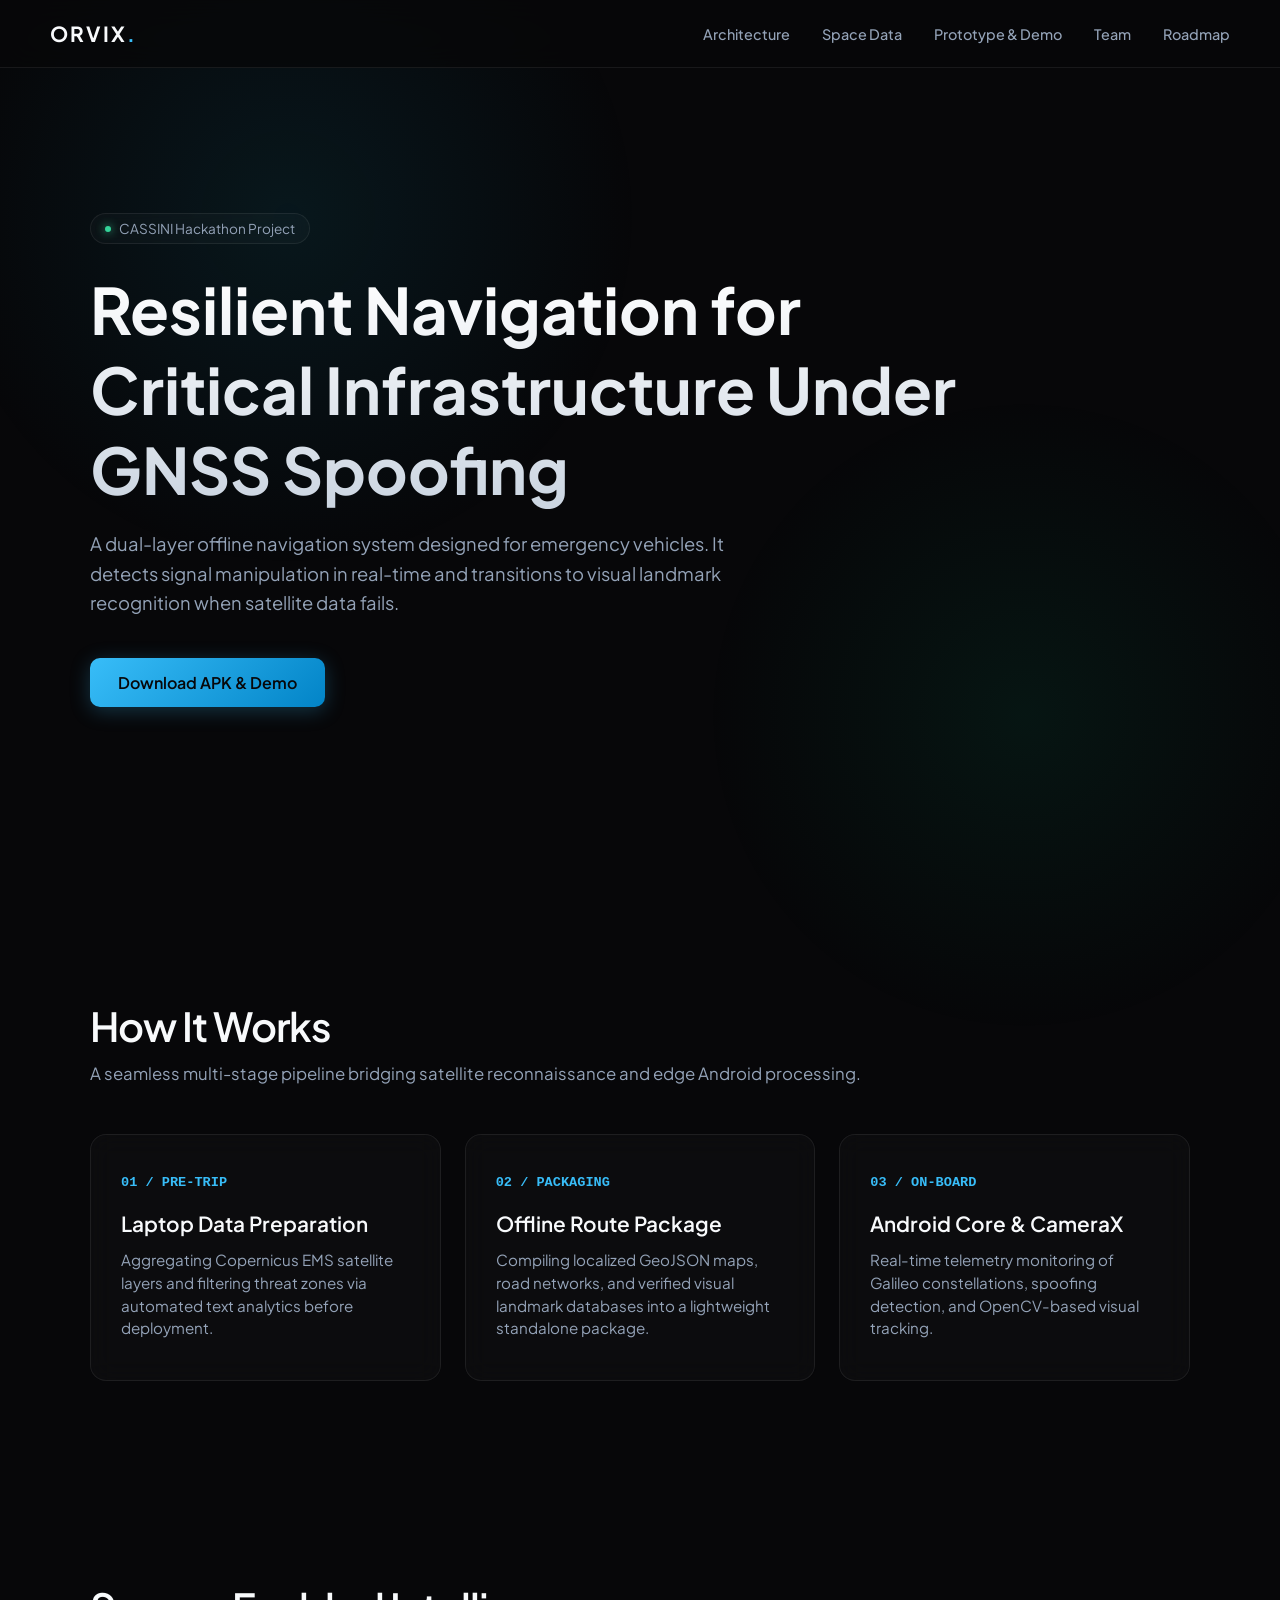
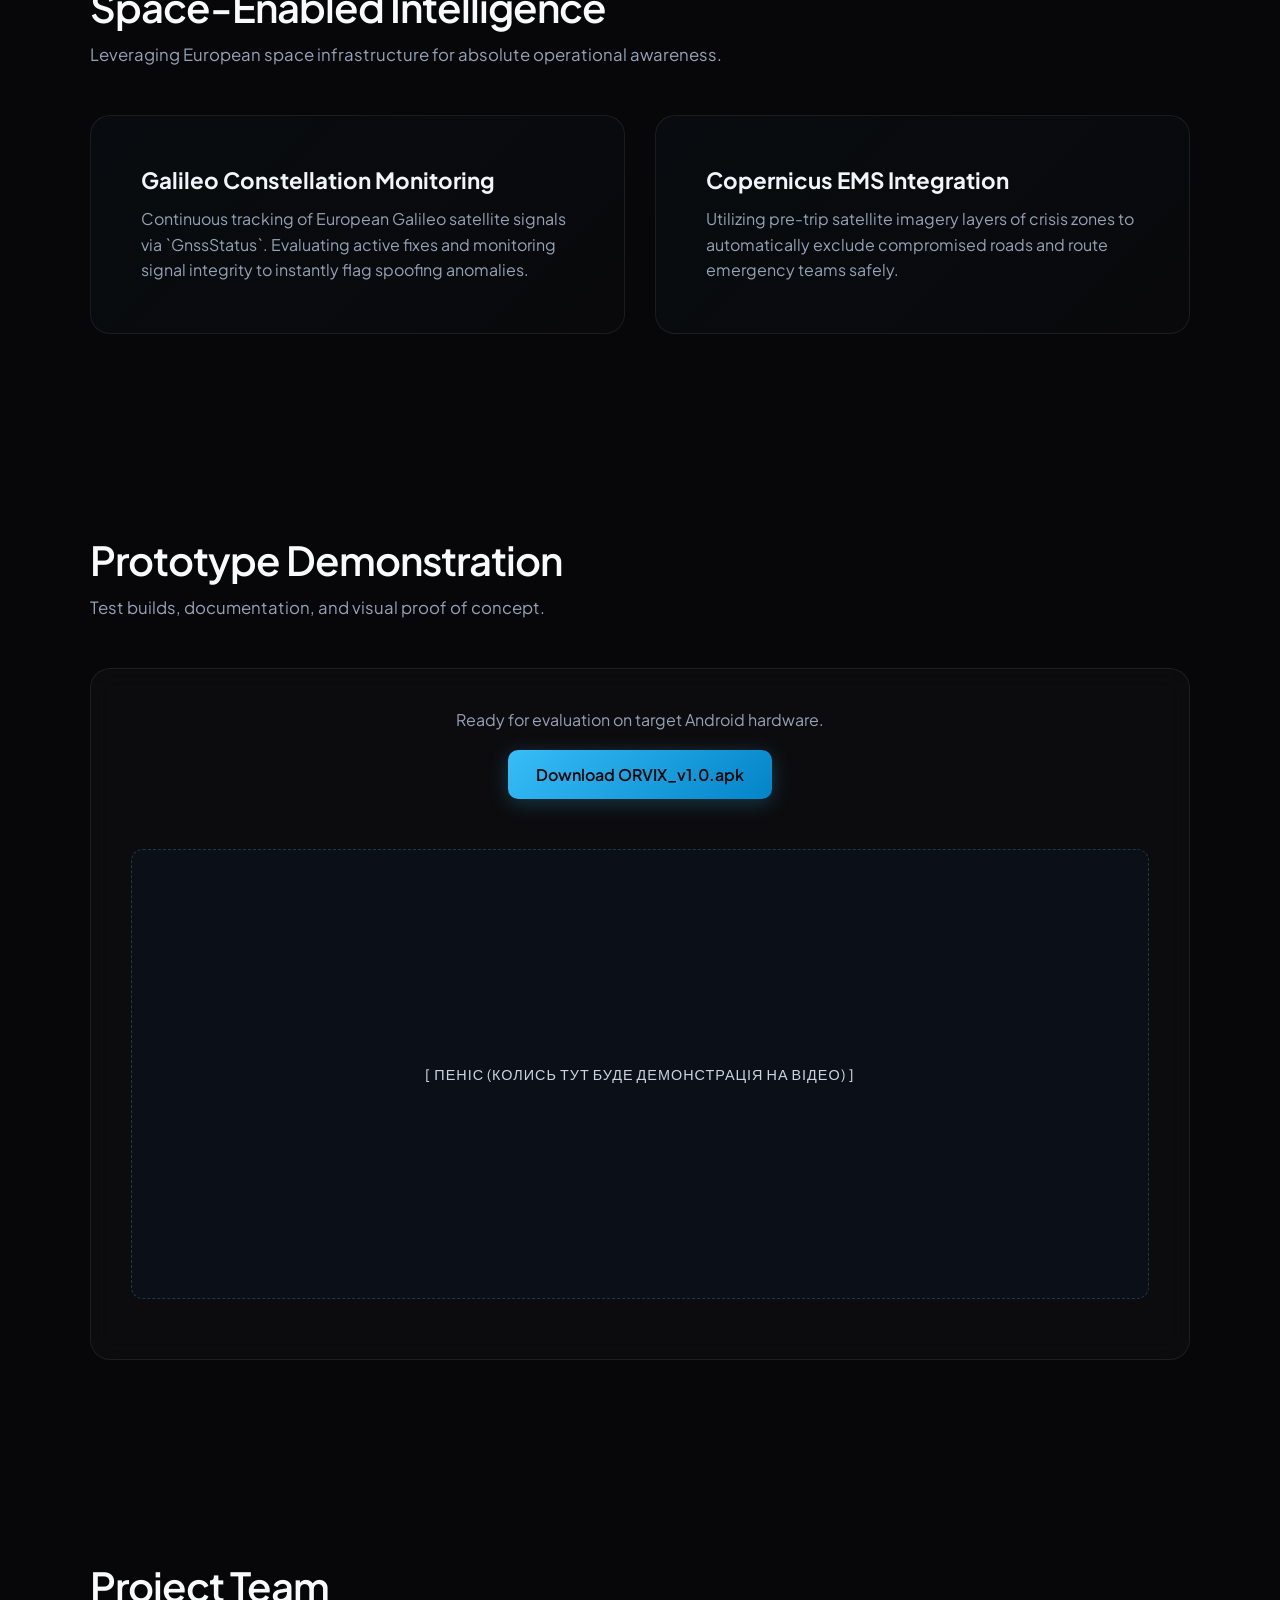
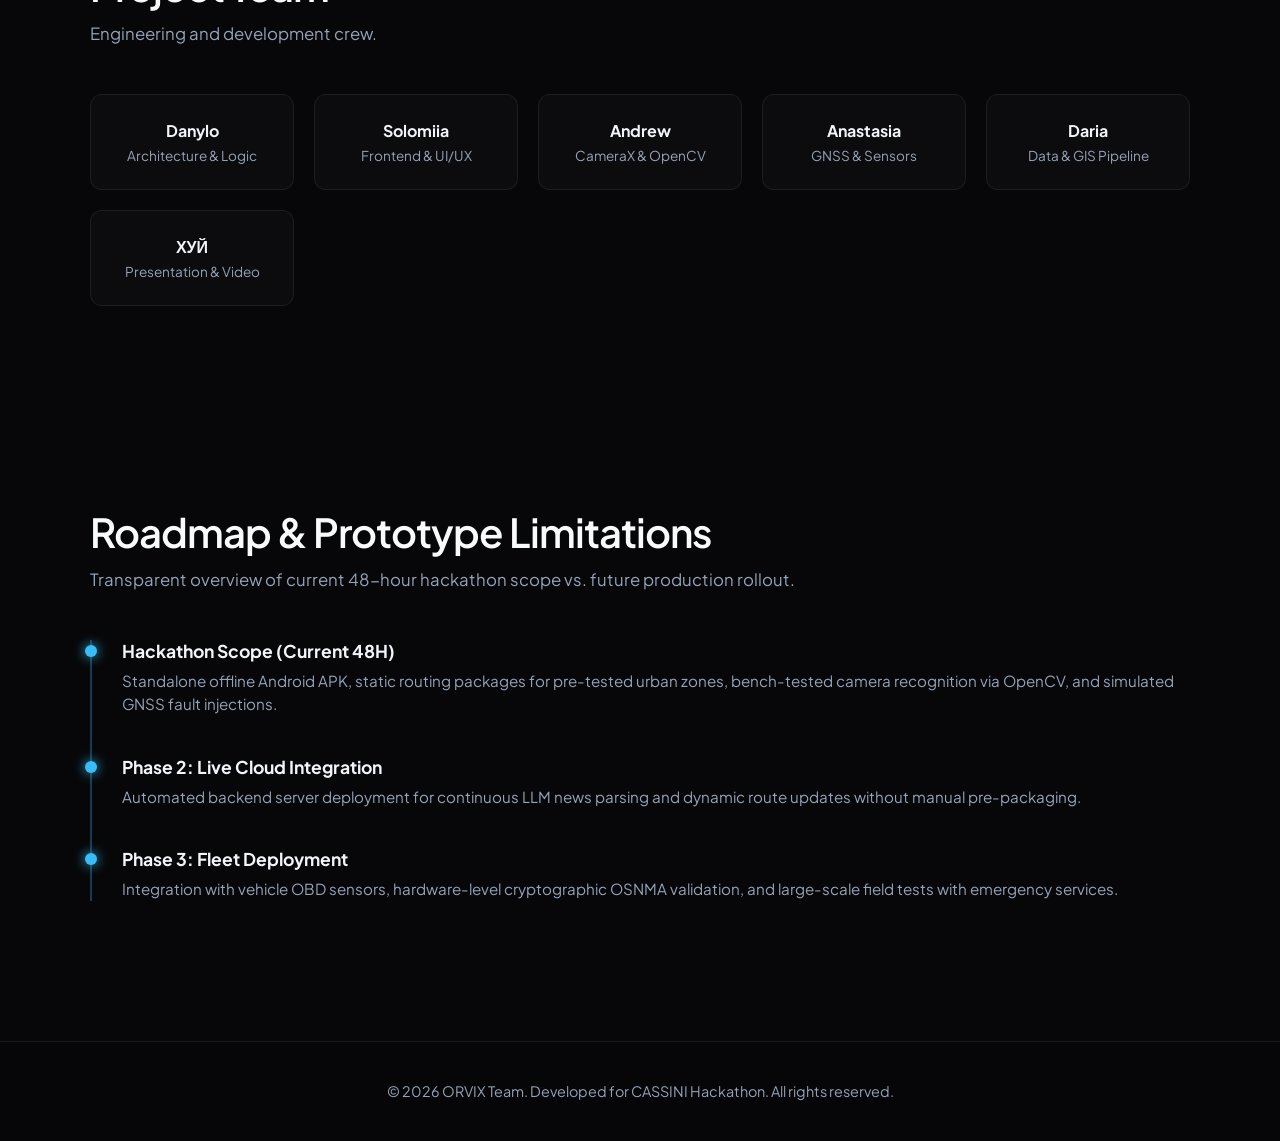
==== index.html @ 3ea1056d "Rename site.html to index.html" ====
<!DOCTYPE html>
<html lang="en">
<head>
    <meta charset="UTF-8">
    <meta name="viewport" content="width=device-width, initial-scale=1.0">
    <title>ORVIX — Secure Critical Infrastructure Navigation</title>
    <link href="https://fonts.googleapis.com/css2?family=Plus+Jakarta+Sans:wght@300;400;500;600;700&display=swap" rel="stylesheet">
    <link rel="stylesheet" href="style.css">
   <link rel="icon" type="image/png" href="images/logo11.png"> 
</head>
<body>

    <div class="bg-glow"></div>
    <div class="bg-glow-2"></div>


    <nav>
        <div class="logo">ORVIX<span>.</span></div>
        <ul class="nav-links">
            <li><a href="#itworks">Architecture</a></li>
            <li><a href="#space-data">Space Data</a></li>
            <li><a href="#demo">Prototype & Demo</a></li>
            <li><a href="#team">Team</a></li>
            <li><a href="#roadmap">Roadmap</a></li>
        </ul>
    </nav>

   
    <section class="hero">
        <div class="hero-badge">
            <span></span> CASSINI Hackathon Project
        </div>
        <h1>Resilient Navigation for Critical Infrastructure Under GNSS Spoofing</h1>
        <p>A dual-layer offline navigation system designed for emergency vehicles. 
            It detects signal manipulation in real-time and transitions to visual
             landmark recognition when satellite data fails.</p>
        <a href="#demo" class="btn-primary">Download APK & Demo</a>
    </section>

   
    <section id="itworks">
        <h2>How It Works</h2>
        <p class="section-desc">A seamless multi-stage pipeline
             bridging satellite reconnaissance and edge Android 
             processing.</p>
        
        <div class="grid-3">
            <div class="card">
                <div class="card-number">01 / PRE-TRIP</div>
                <h3>Laptop Data Preparation</h3>
                <p>Aggregating Copernicus EMS satellite layers and filtering threat zones via automated text analytics before deployment.</p>
            </div>
            <div class="card">
                <div class="card-number">02 / PACKAGING</div>
                <h3>Offline Route Package</h3>
                <p>Compiling localized GeoJSON maps, road networks, and verified visual landmark databases into a lightweight standalone package.</p>
            </div>
            <div class="card">
                <div class="card-number">03 / ON-BOARD</div>
                <h3>Android Core & CameraX</h3>
                <p>Real-time telemetry monitoring of Galileo constellations, spoofing detection, and OpenCV-based visual tracking.</p>
            </div>
        </div>
    </section>

    <section id="space-data">
        <h2>Space-Enabled Intelligence</h2>
        <p class="section-desc">Leveraging European space infrastructure for absolute operational awareness.</p>
        
        <div class="space-grid">
            <div class="space-card">
                <h3>Galileo Constellation Monitoring</h3>
                <p>Continuous tracking of European Galileo satellite signals via `GnssStatus`. Evaluating active fixes and monitoring signal integrity to instantly flag spoofing anomalies.</p>
            </div>
            <div class="space-card">
                <h3>Copernicus EMS Integration</h3>
                <p>Utilizing pre-trip satellite imagery layers of crisis zones to automatically exclude compromised roads and route emergency teams safely.</p>
            </div>
        </div>
    </section>

 
    <section id="demo">
        <h2>Prototype Demonstration</h2>
        <p class="section-desc">Test builds, documentation, and visual proof of concept.</p>
        
        <div class="demo-box">
            <p style="color: var(--text-muted); margin-bottom: 20px;">Ready for evaluation on target Android hardware.</p>
            <a href="#" class="btn-primary" style="margin-bottom: 20px;">Download ORVIX_v1.0.apk</a>
            
            <div class="media-placeholder">
                <span>[ пеніс (колись тут буде демонстрація на відео) ]</span>
            </div>
        </div>
    </section>

 
    <section id="team">
        <h2>Project Team</h2>
        <p class="section-desc">Engineering and development crew.</p>
        
        <div class="team-grid">
            <div class="team-member">
                <h4>Danylo</h4>
                <p>Architecture & Logic</p>
            </div>
            <div class="team-member">
                <h4>Solomiia</h4>
                <p>Frontend & UI/UX</p>
            </div>
            <div class="team-member">
                <h4>Andrew</h4>
                <p>CameraX & OpenCV</p>
            </div>
            <div class="team-member">
                <h4>Anastasia</h4>
                <p>GNSS & Sensors</p>
            </div>
            <div class="team-member">
                <h4>Daria</h4>
                <p>Data & GIS Pipeline</p>
            </div>
            <div class="team-member">
                <h4>ХУЙ</h4>
                <p>Presentation & Video</p>
            </div>
        </div>
    </section>


    <section id="roadmap">
        <h2>Roadmap & Prototype Limitations</h2>
        <p class="section-desc">Transparent overview of current 48-hour
             hackathon scope vs. future production rollout.</p>
        
        <div class="roadmap-container">
            <div class="roadmap-item">
                <h4>Hackathon Scope (Current 48H)</h4>
                <p>Standalone offline Android APK, static routing packages for pre-tested urban zones, bench-tested camera recognition via OpenCV, and simulated GNSS fault injections.</p>
            </div>
            <div class="roadmap-item">
                <h4>Phase 2: Live Cloud Integration</h4>
                <p>Automated backend server deployment for continuous LLM news parsing and dynamic route updates without manual pre-packaging.</p>
            </div>
            <div class="roadmap-item">
                <h4>Phase 3: Fleet Deployment</h4>
                <p>Integration with vehicle OBD sensors, hardware-level cryptographic OSNMA validation, and large-scale field tests with emergency services.</p>
            </div>
        </div>
    </section>


    <footer>
        <p>&copy; 2026 ORVIX Team. Developed for CASSINI Hackathon. All rights reserved.</p>
    </footer>

</body>
</html>
---- style.css ----
:root {
    --bg-color: #070709;
    --card-bg: rgba(255, 255, 255, 0.025);
    --card-border: rgba(255, 255, 255, 0.07);
    --card-border-hover: rgba(56, 189, 248, 0.3);
    --text-main: #f8fafc;
    --text-muted: #94a3b8;
    --accent-blue: #38bdf8;
    --accent-glow: rgba(56, 189, 248, 0.18);
    --accent-green: #34d399;
}

* {
    margin: 0;
    padding: 0;
    box-sizing: border-box;
}

body {
    font-family: 'Plus Jakarta Sans', sans-serif;
    background-color: var(--bg-color);
    color: var(--text-main);
    overflow-x: hidden;
    position: relative;
    scroll-behavior: smooth;
}


.bg-glow {
    position: fixed;
    top: -15%;
    left: -5%;
    width: 55vw;
    height: 55vw;
    background: radial-gradient(circle, rgba(14, 116, 144, 0.15) 0%, rgba(7, 7, 9, 0) 70%);
    z-index: -1;
    animation: penis 14s ease-in-out infinite alternate;
}

.bg-glow-2 {
    position: fixed;
    bottom: -15%;
    right: -5%;
    width: 50vw;
    height: 50vw;
    background: radial-gradient(circle, rgba(5, 150, 105, 0.1) 0%, rgba(7, 7, 9, 0) 70%);
    z-index: -1;
    animation: penis 18s ease-in-out infinite alternate-reverse;
}

@keyframes penis {
    0% { transform: translate(0, 0) scale(1); }
    100% { transform: translate(40px, 30px) scale(1.1); }
}


nav {
    position: fixed;
    top: 0;
    left: 0;
    width: 100%;
    padding: 20px 50px;
    display: flex;
    justify-content: space-between;
    align-items: center;
    backdrop-filter: blur(14px);
    background: rgba(7, 7, 9, 0.75);
    border-bottom: 1px solid var(--card-border);
    z-index: 1000;
}

.logo {
    font-weight: 700;
    font-size: 1.3rem;
    letter-spacing: 2px;
    color: var(--text-main);
    cursor: pointer;
}

.logo span {
    color: var(--accent-blue);
}

.nav-links {
    display: flex;
    gap: 32px;
    list-style: none;
}

.nav-links a {
    color: var(--text-muted);
    text-decoration: none;
    font-size: 0.9rem;
    font-weight: 500;
    position: relative;
    transition: color 0.3s ease;
}

.nav-links a::after {
    content: '';
    position: absolute;
    left: 0;
    bottom: -4px;
    width: 0;
    height: 2px;
    background: var(--accent-blue);
    transition: width 0.3s ease;
    border-radius: 2px;
}

.nav-links a:hover {
    color: var(--accent-blue);
    text-shadow: 0 0 12px rgba(56, 189, 248, 0.4);
}

.nav-links a:hover::after {
    width: 100%;
}

/*пачвапсрмоирлдолромпрсрппмролрдорпаапгг*/
section {
    padding: 100px 50px;
    max-width: 1200px;
    margin: 0 auto;
}

h2 {
    font-size: 2.5rem;
    font-weight: 600;
    margin-bottom: 12px;
    letter-spacing: -1px;
}

.section-desc {
    color: var(--text-muted);
    font-size: 1.05rem;
    margin-bottom: 50px;
}
/*пачвапсрмоирлдолромпрсрппмролрдорпаапгг*/

.hero {
    min-height: 100vh;
    display: flex;
    flex-direction: column;
    justify-content: center;
    align-items: flex-start;
    padding-top: 120px;
}

.hero-badge {
    display: inline-flex;
    align-items: center;
    gap: 8px;
    padding: 6px 14px;
    background: var(--card-bg);
    border: 1px solid var(--card-border);
    border-radius: 50px;
    font-size: 0.85rem;
    color: var(--text-muted);
    margin-bottom: 25px;
    backdrop-filter: blur(8px);
}

.hero-badge span {
    width: 6px;
    height: 6px;
    background: var(--accent-green);
    border-radius: 50%;
    box-shadow: 0 0 10px var(--accent-green);
}

.hero h1 {
    font-size: clamp(2.5rem, 5vw, 4.5rem);
    line-height: 1.25 ;
    font-weight: 700;
    max-width: 900px;
    margin-bottom: 20px;
    background: linear-gradient(180deg, #ffffff 0%, #cbd5e1 100%);
    background-clip: text;
    -webkit-background-clip: text;
    -webkit-text-fill-color: transparent;
}

.hero p {
    font-size: 1.15rem;
    color: var(--text-muted);
    max-width: 650px;
    margin-bottom: 40px;
    line-height: 1.6;
}

.btn-primary {
    display: inline-flex;
    align-items: center;
    gap: 10px;
    padding: 14px 28px;
    background: linear-gradient(135deg, #38bdf8 0%, #0284c7 100%);
    color: #070709;
    border-radius: 10px;
    font-weight: 600;
    text-decoration: none;
    transition: all 0.3s ease;
    box-shadow: 0 4px 20px rgba(56, 189, 248, 0.25);
}

.btn-primary:hover {
    transform: translateY(-2px);
    box-shadow: 0 8px 30px rgba(56, 189, 248, 0.4);
    filter: brightness(1.1);
}


.grid-3 {
    display: grid;
    grid-template-columns: repeat(auto-fit, minmax(320px, 1fr));
    gap: 24px;
}

.card {
    background: var(--card-bg);
    border: 1px solid var(--card-border);
    border-radius: 16px;
    padding: 40px 30px;
    backdrop-filter: blur(12px);
    transition: transform 0.3s ease, border-color 0.3s ease, box-shadow 0.3s ease;
}

.card:hover {
    transform: translateY(-5px);
    border-color: var(--card-border-hover);
    box-shadow: 0 10px 30px var(--accent-glow);
}

.card-number {
    font-size: 0.85rem;
    color: var(--accent-blue);
    margin-bottom: 20px;
    font-family: monospace;
    font-weight: 600;
}

.card h3 {
    font-size: 1.3rem;
    margin-bottom: 12px;
    font-weight: 600;
}

.card p {
    color: var(--text-muted);
    font-size: 0.95rem;
    line-height: 1.5;
}


.space-grid {
    display: grid;
    grid-template-columns: 1fr 1fr;
    gap: 30px;
}

@media(max-width: 768px) {
    .space-grid { grid-template-columns: 1fr; }
}

.space-card {
    background: linear-gradient(135deg, rgba(56, 189, 248, 0.03) 0%, rgba(255,255,255,0.01) 100%);
    border: 1px solid var(--card-border);
    border-radius: 20px;
    padding: 50px;
    position: relative;
    overflow: hidden;
    transition: border-color 0.3s ease;
}

.space-card:hover {
    border-color: var(--card-border-hover);
}

.space-card h3 {
    font-size: 1.4rem;
    margin-bottom: 12px;
    color: #f1f5f9;
}

.space-card p {
    color: var(--text-muted);
    line-height: 1.6;
}

.demo-box {
    background: var(--card-bg);
    border: 1px solid var(--card-border);
    border-radius: 20px;
    padding: 40px;
    text-align: center;
    backdrop-filter: blur(12px);
}

.media-placeholder {
    width: 100%;
    height: 450px;
    background: #0b0f17;
    border: 1px dashed rgba(56, 189, 248, 0.25);
    border-radius: 12px;
    display: flex;
    flex-direction: column;
    justify-content: center;
    align-items: center;
    color: var(--text-muted);
    margin: 30px 0 20px 0;
    position: relative;
    overflow: hidden;
}

.media-placeholder span {
    font-size: 0.9rem;
    letter-spacing: 1px;
    text-transform: uppercase;
    color: #cbd5e1;
}


.team-grid {
    display: grid;
    grid-template-columns: repeat(auto-fit, minmax(180px, 1fr));
    gap: 20px;
}

.team-member {
    background: var(--card-bg);
    border: 1px solid var(--card-border);
    border-radius: 12px;
    padding: 25px 20px;
    text-align: center;
    transition: all 0.3s ease;
}

.team-member:hover {
    transform: translateY(-3px);
    border-color: var(--card-border-hover);
    background: rgba(56, 189, 248, 0.03);
}

.team-member h4 {
    font-size: 1rem;
    margin-bottom: 6px;
    color: #f1f5f9;
}

.team-member p {
    font-size: 0.85rem;
    color: var(--text-muted);
}


.roadmap-container {
    border-left: 2px solid rgba(56, 189, 248, 0.3);
    padding-left: 30px;
    margin-top: 30px;
}

.roadmap-item {
    position: relative;
    margin-bottom: 40px;
}

.roadmap-item::before {
    content: '';
    position: absolute;
    left: -37px;
    top: 5px;
    width: 12px;
    height: 12px;
    background: var(--accent-blue);
    border-radius: 50%;
    box-shadow: 0 0 12px var(--accent-blue);
}

.roadmap-item h4 {
    font-size: 1.1rem;
    margin-bottom: 8px;
    color: #f1f5f9;
}

.roadmap-item p {
    color: var(--text-muted);
    font-size: 0.95rem;
    line-height: 1.5;
}

footer {
    border-top: 1px solid var(--card-border);
    padding: 40px 50px;
    text-align: center;
    color: var(--text-muted);
    font-size: 0.9rem;
    background: rgba(7, 7, 9, 0.8);
}
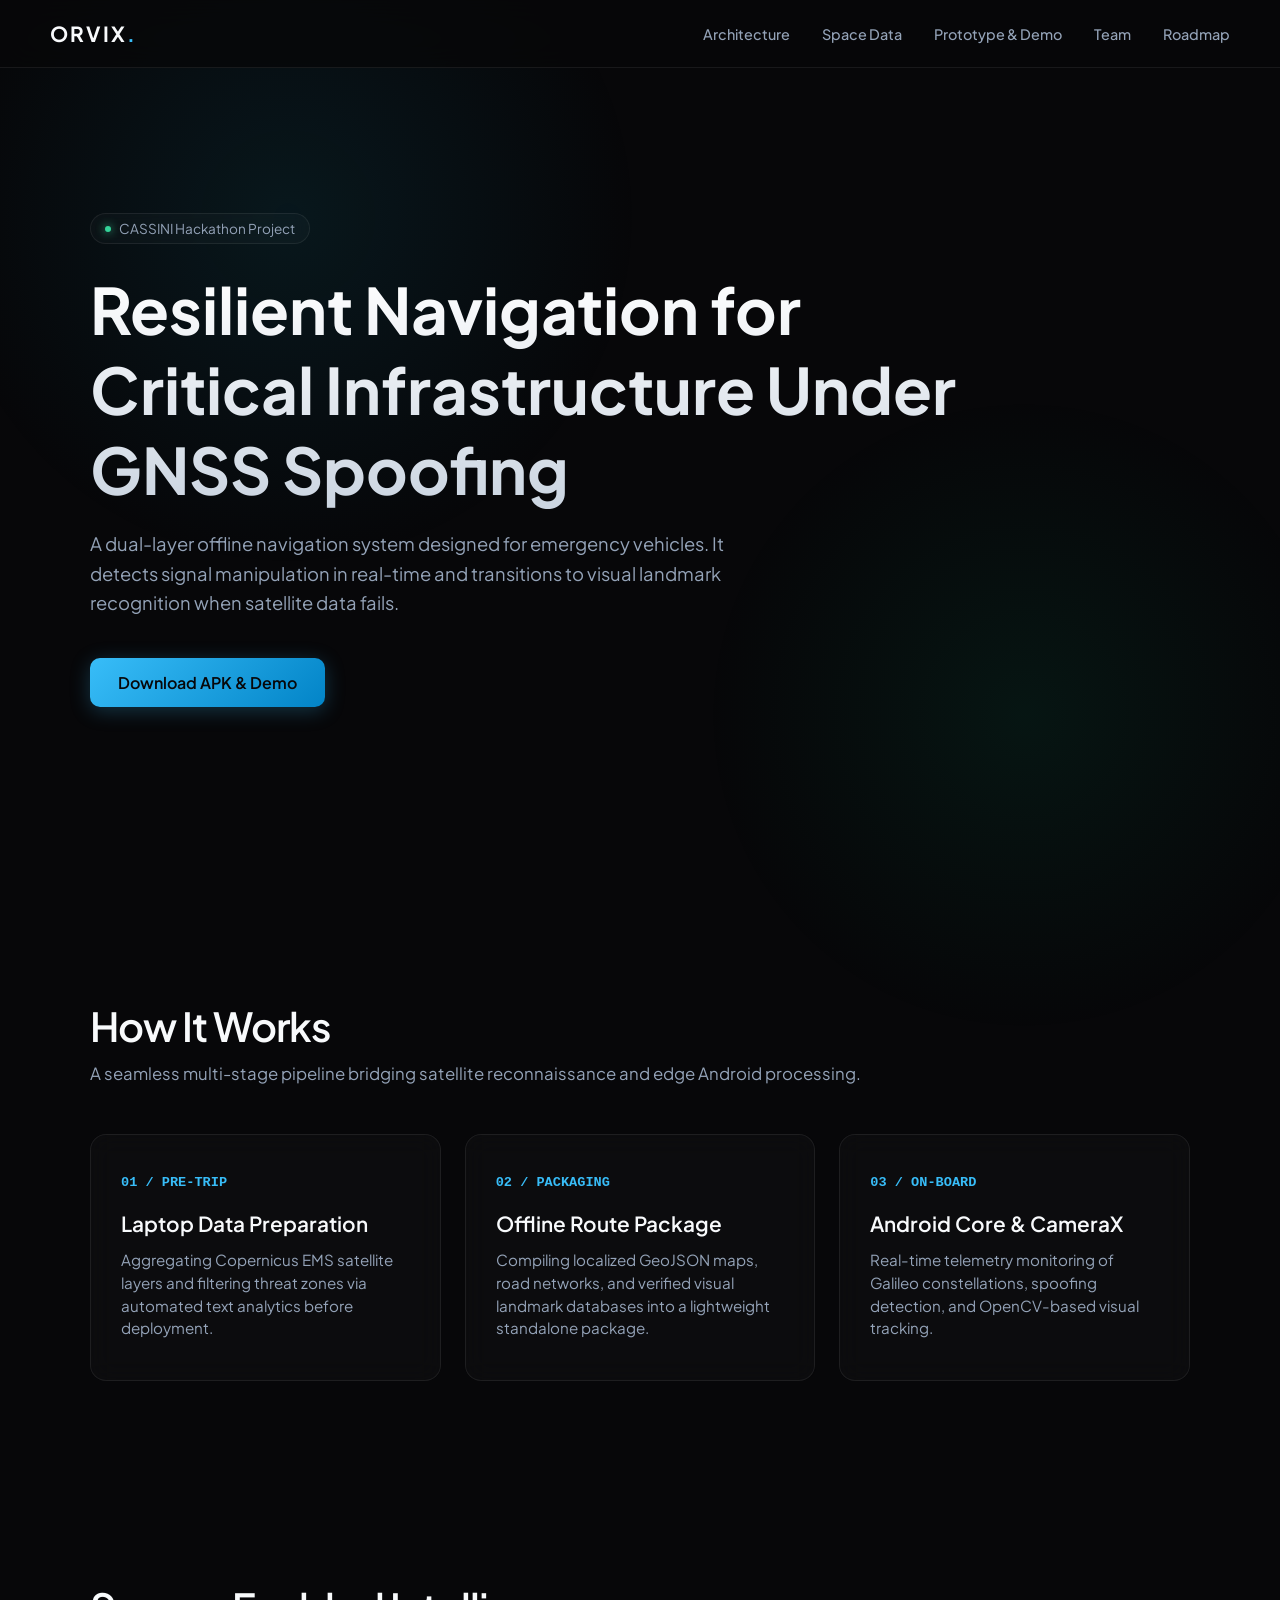
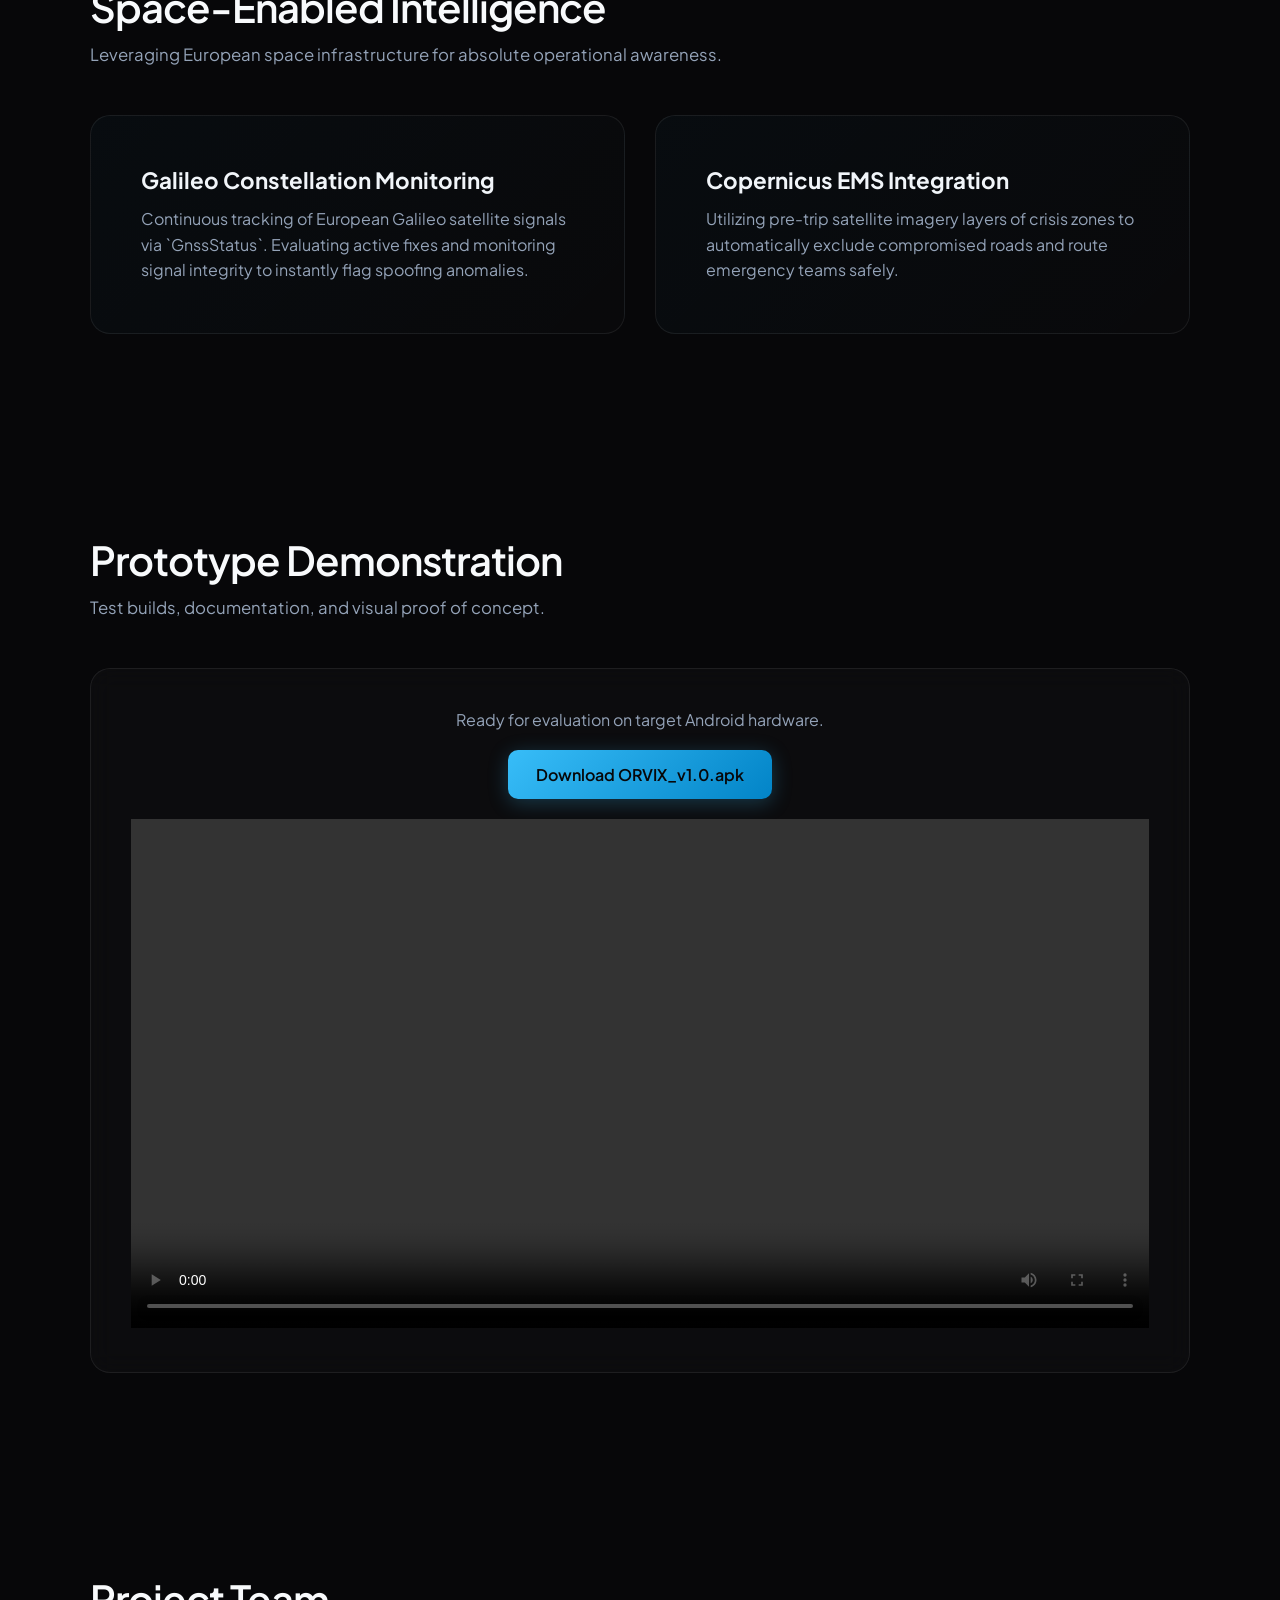
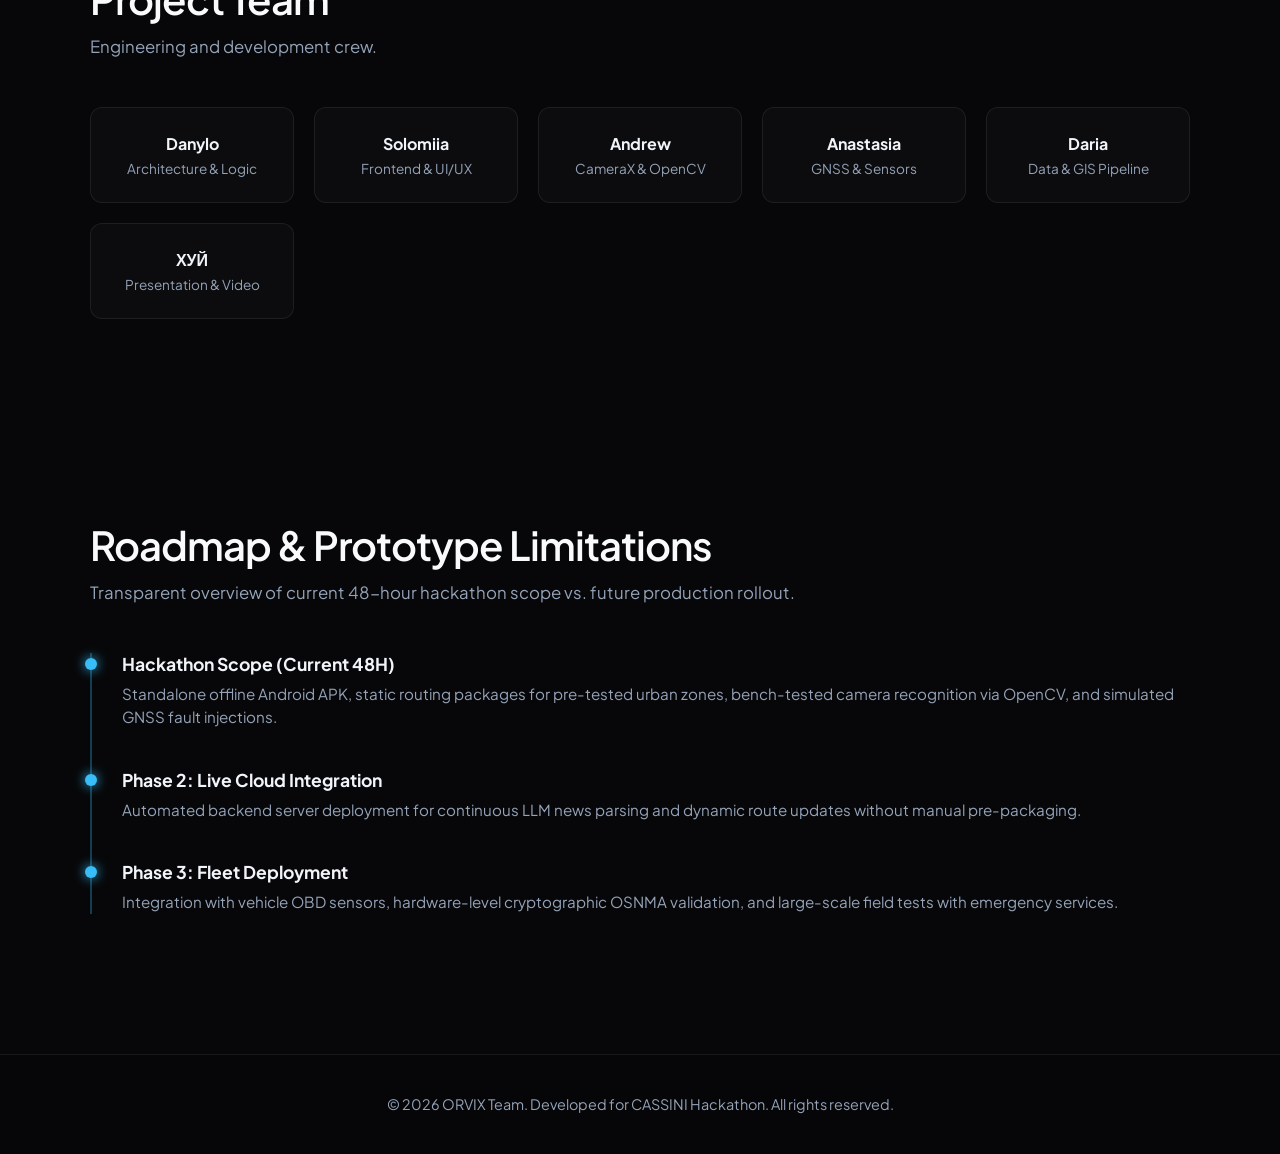
==== commit 7ffaaa11: "Fix HTML structure and update content" ====
--- a/index.html
+++ b/index.html
@@ -6,7 +6,7 @@
     <title>ORVIX — Secure Critical Infrastructure Navigation</title>
     <link href="https://fonts.googleapis.com/css2?family=Plus+Jakarta+Sans:wght@300;400;500;600;700&display=swap" rel="stylesheet">
     <link rel="stylesheet" href="style.css">
-   <link rel="icon" type="image/png" href="images/logo11.png"> 
+   <link rel="icon" type="image/png" href="logo11.png"> 
 </head>
 <body>
 
@@ -80,16 +80,19 @@
     </section>
 
  
-    <section id="demo">
+  <section id="demo">
         <h2>Prototype Demonstration</h2>
         <p class="section-desc">Test builds, documentation, and visual proof of concept.</p>
         
         <div class="demo-box">
             <p style="color: var(--text-muted); margin-bottom: 20px;">Ready for evaluation on target Android hardware.</p>
             <a href="#" class="btn-primary" style="margin-bottom: 20px;">Download ORVIX_v1.0.apk</a>
-            
-            <div class="media-placeholder">
-                <span>[ пеніс (колись тут буде демонстрація на відео) ]</span>
+        
+            <div class="video-container">
+                <video controls autoplay playsinline width="100%" height="100%">
+                    <source src="images/rickroll.mp4" type="video/mp4">
+                    Ваш браузер не підтримує відео.
+                </video>
             </div>
         </div>
     </section>
--- a/style.css
+++ b/style.css
@@ -116,7 +116,22 @@
 .nav-links a:hover::after {
     width: 100%;
 }
-
+@media (max-width: 720px) {
+    .navbar {
+        padding: 15px 20px;*
+        justify-content: center; 
+    }
+
+   
+    .nav-links {
+        display: none;
+    }
+
+  
+    .hero h1 {
+        font-size: 2.2rem;
+    }
+}
 /*пачвапсрмоирлдолромпрсрппмролрдорпаапгг*/
 section {
     padding: 100px 50px;
@@ -395,4 +410,4 @@
     color: var(--text-muted);
     font-size: 0.9rem;
     background: rgba(7, 7, 9, 0.8);
-}+}
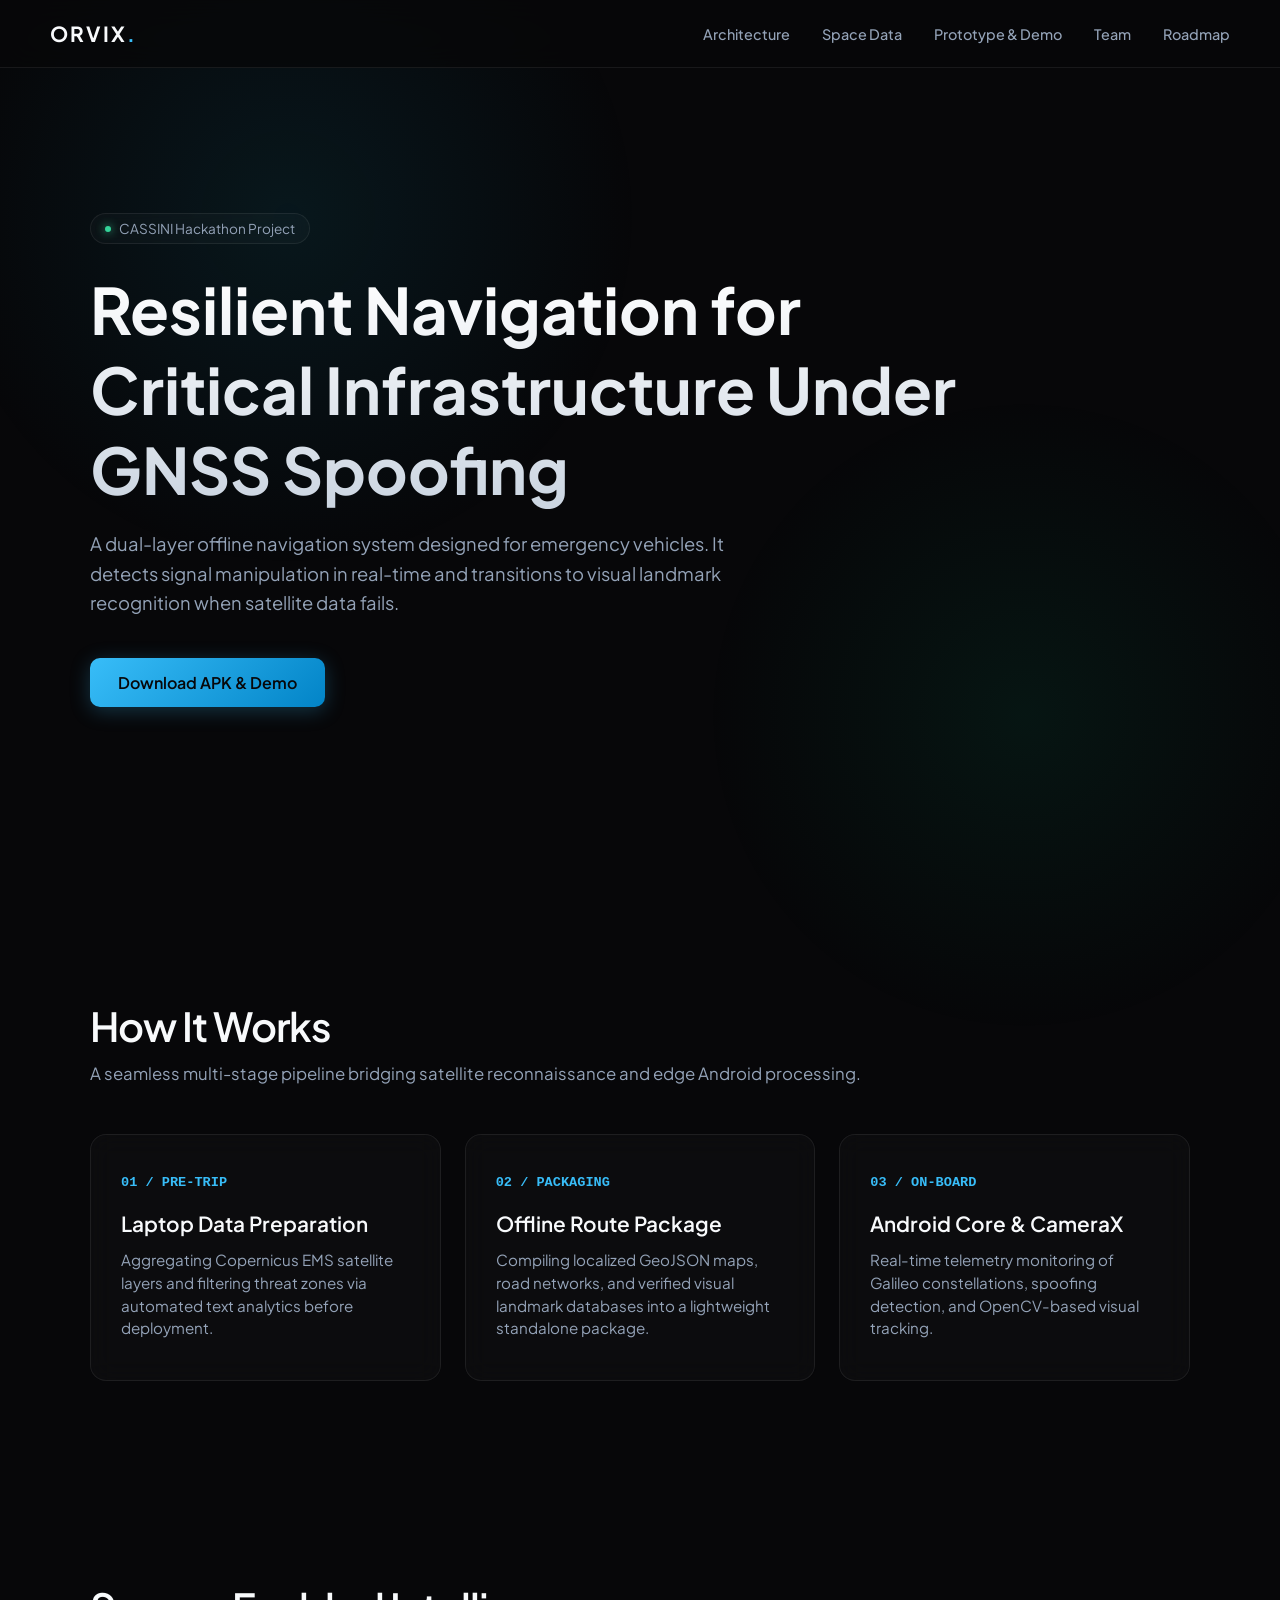
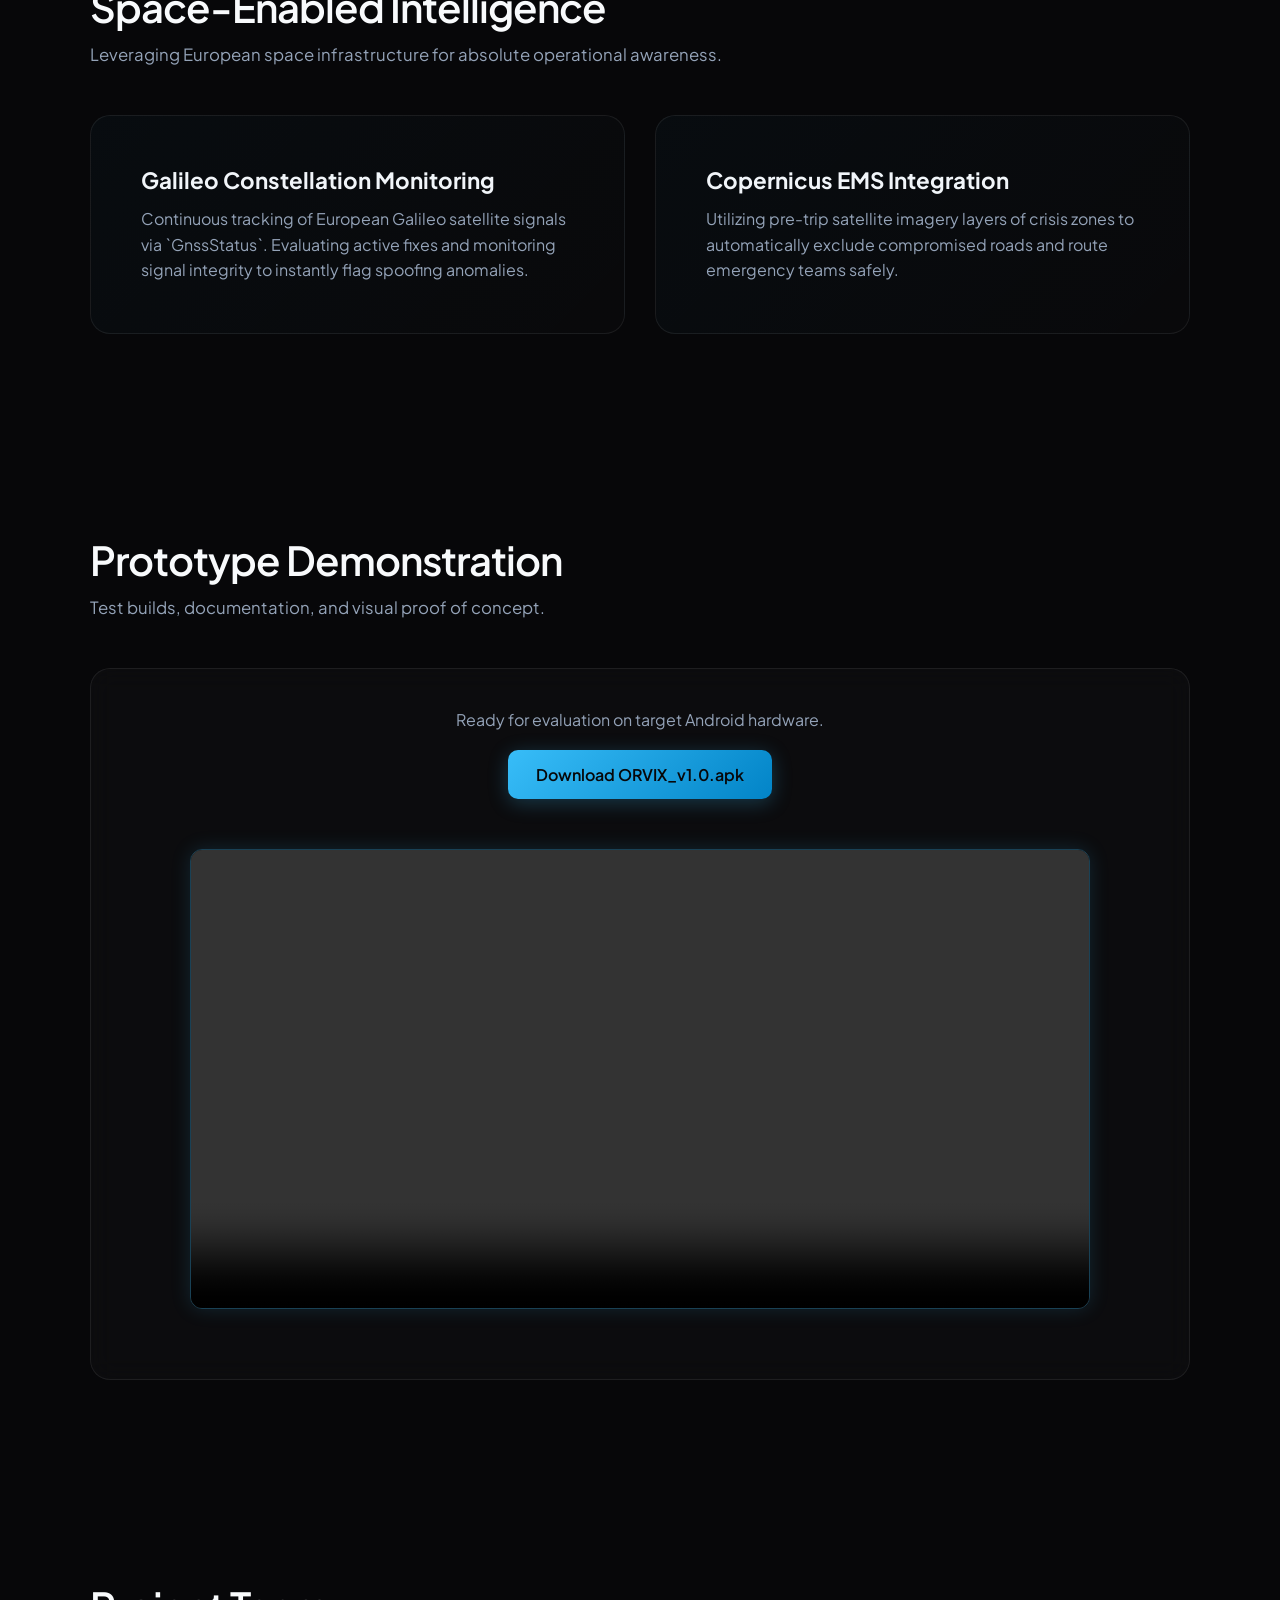
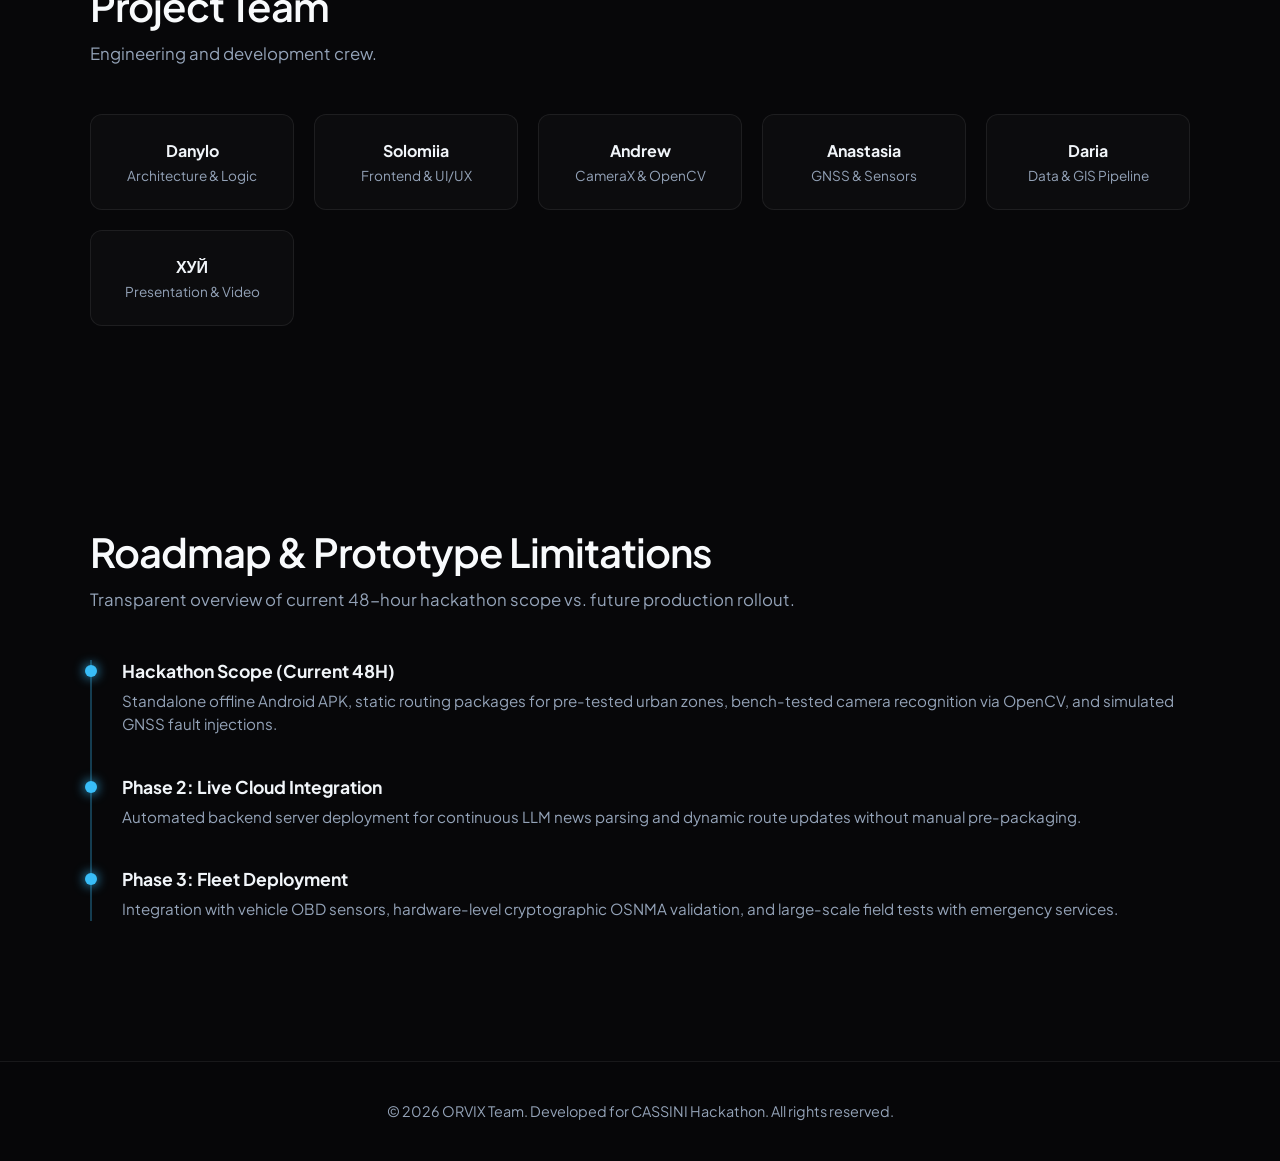
==== commit ec31ab3a: "Fix HTML encoding issues in index.html" ====
--- a/index.html
+++ b/index.html
@@ -90,7 +90,7 @@
         
             <div class="video-container">
                 <video controls autoplay playsinline width="100%" height="100%">
-                    <source src="images/rickroll.mp4" type="video/mp4">
+                    <source src="rickroll.mp4" type="video/mp4">
                     Ваш браузер не підтримує відео.
                 </video>
             </div>
--- a/style.css
+++ b/style.css
@@ -311,27 +311,28 @@
     backdrop-filter: blur(12px);
 }
 
-.media-placeholder {
+.video-container {
+    position: relative;
     width: 100%;
-    height: 450px;
-    background: #0b0f17;
-    border: 1px dashed rgba(56, 189, 248, 0.25);
-    border-radius: 12px;
-    display: flex;
-    flex-direction: column;
-    justify-content: center;
-    align-items: center;
-    color: var(--text-muted);
-    margin: 30px 0 20px 0;
-    position: relative;
-    overflow: hidden;
-}
-
-.media-placeholder span {
-    font-size: 0.9rem;
-    letter-spacing: 1px;
-    text-transform: uppercase;
-    color: #cbd5e1;
+    max-width: 900px;       
+    margin: 30px auto;       
+    padding-bottom: 45%;     
+    height: 0;
+    border-radius: 12px;     
+    overflow: hidden;        
+    border: 1px solid rgba(56, 189, 248, 0.3); 
+    box-shadow: 0 0 20px rgba(56, 189, 248, 0.15); 
+}
+
+
+.video-container iframe,
+.video-container video {
+    position: absolute;
+    top: 0;
+    left: 0;
+    width: 100%;
+    height: 100%;
+    object-fit: contain; 
 }
 
 
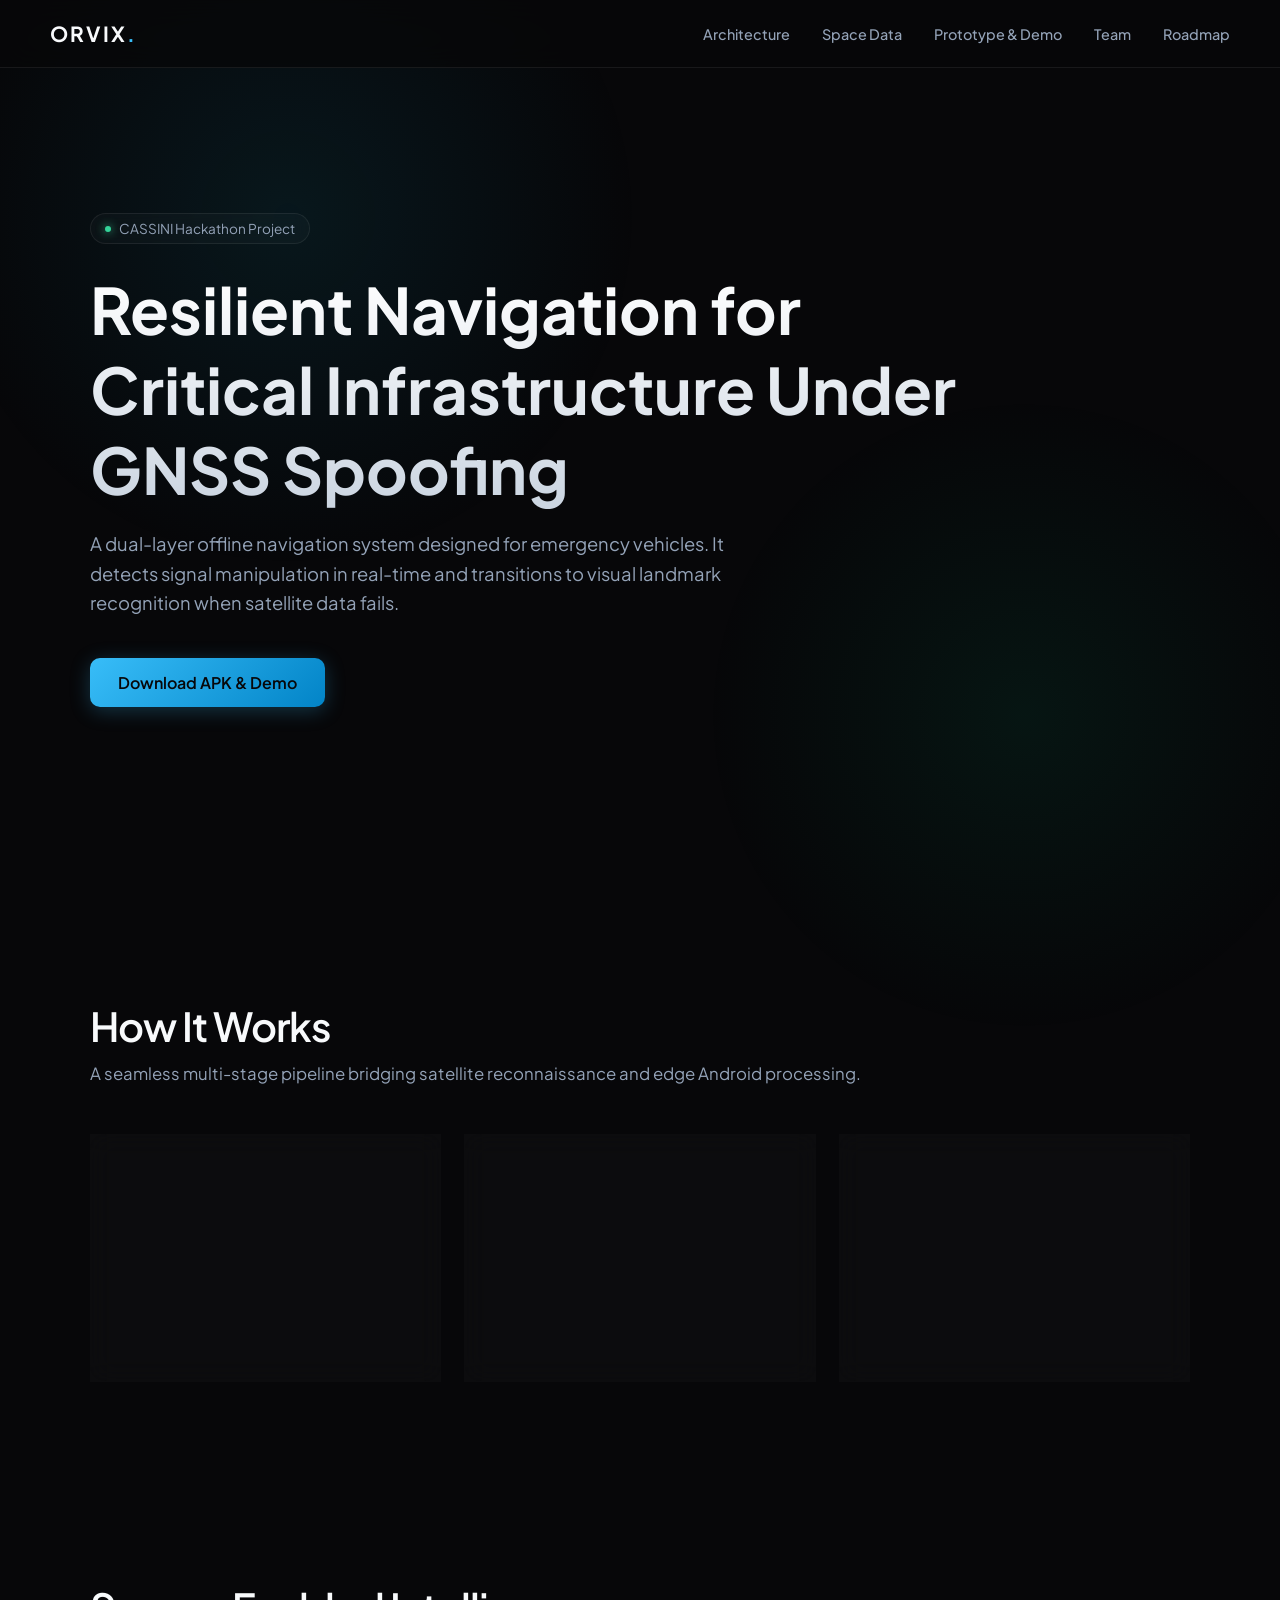
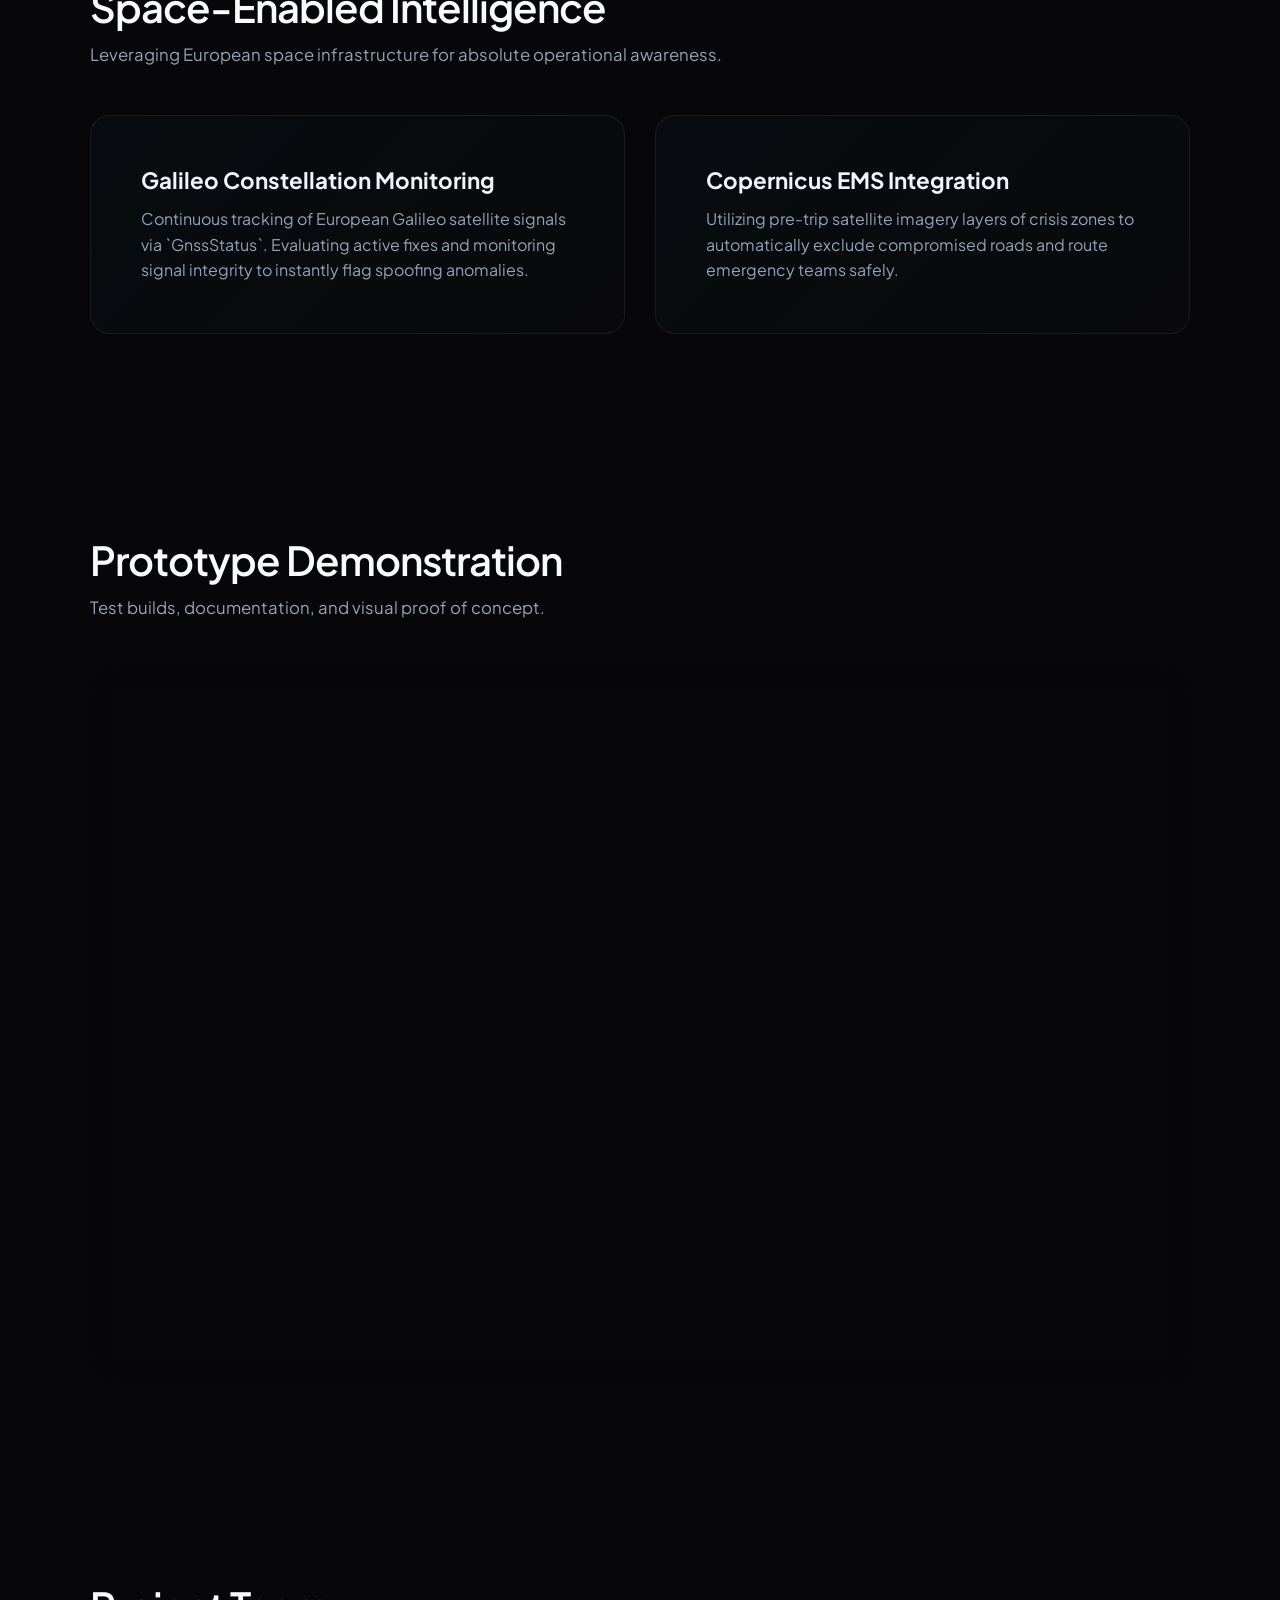
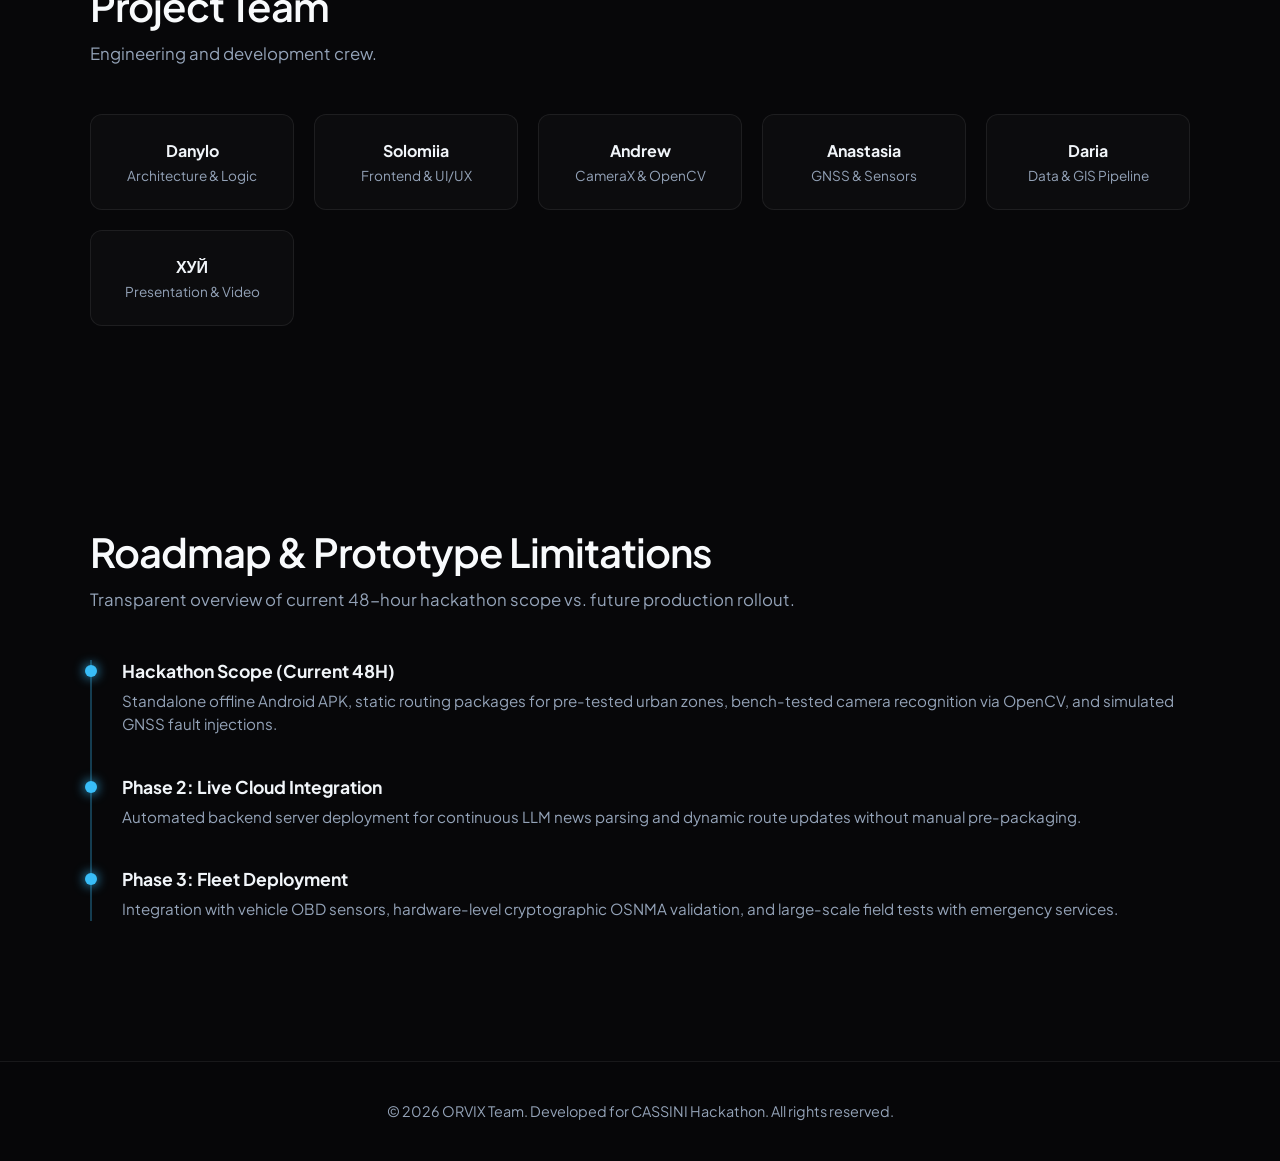
==== commit be9c5dda: "Fix HTML formatting and structure" ====
--- a/index.html
+++ b/index.html
@@ -89,7 +89,7 @@
             <a href="#" class="btn-primary" style="margin-bottom: 20px;">Download ORVIX_v1.0.apk</a>
         
             <div class="video-container">
-                <video controls autoplay playsinline width="100%" height="100%">
+                <video controls autoplay muted playsinline width="100%" height="100%">
                     <source src="rickroll.mp4" type="video/mp4">
                     Ваш браузер не підтримує відео.
                 </video>
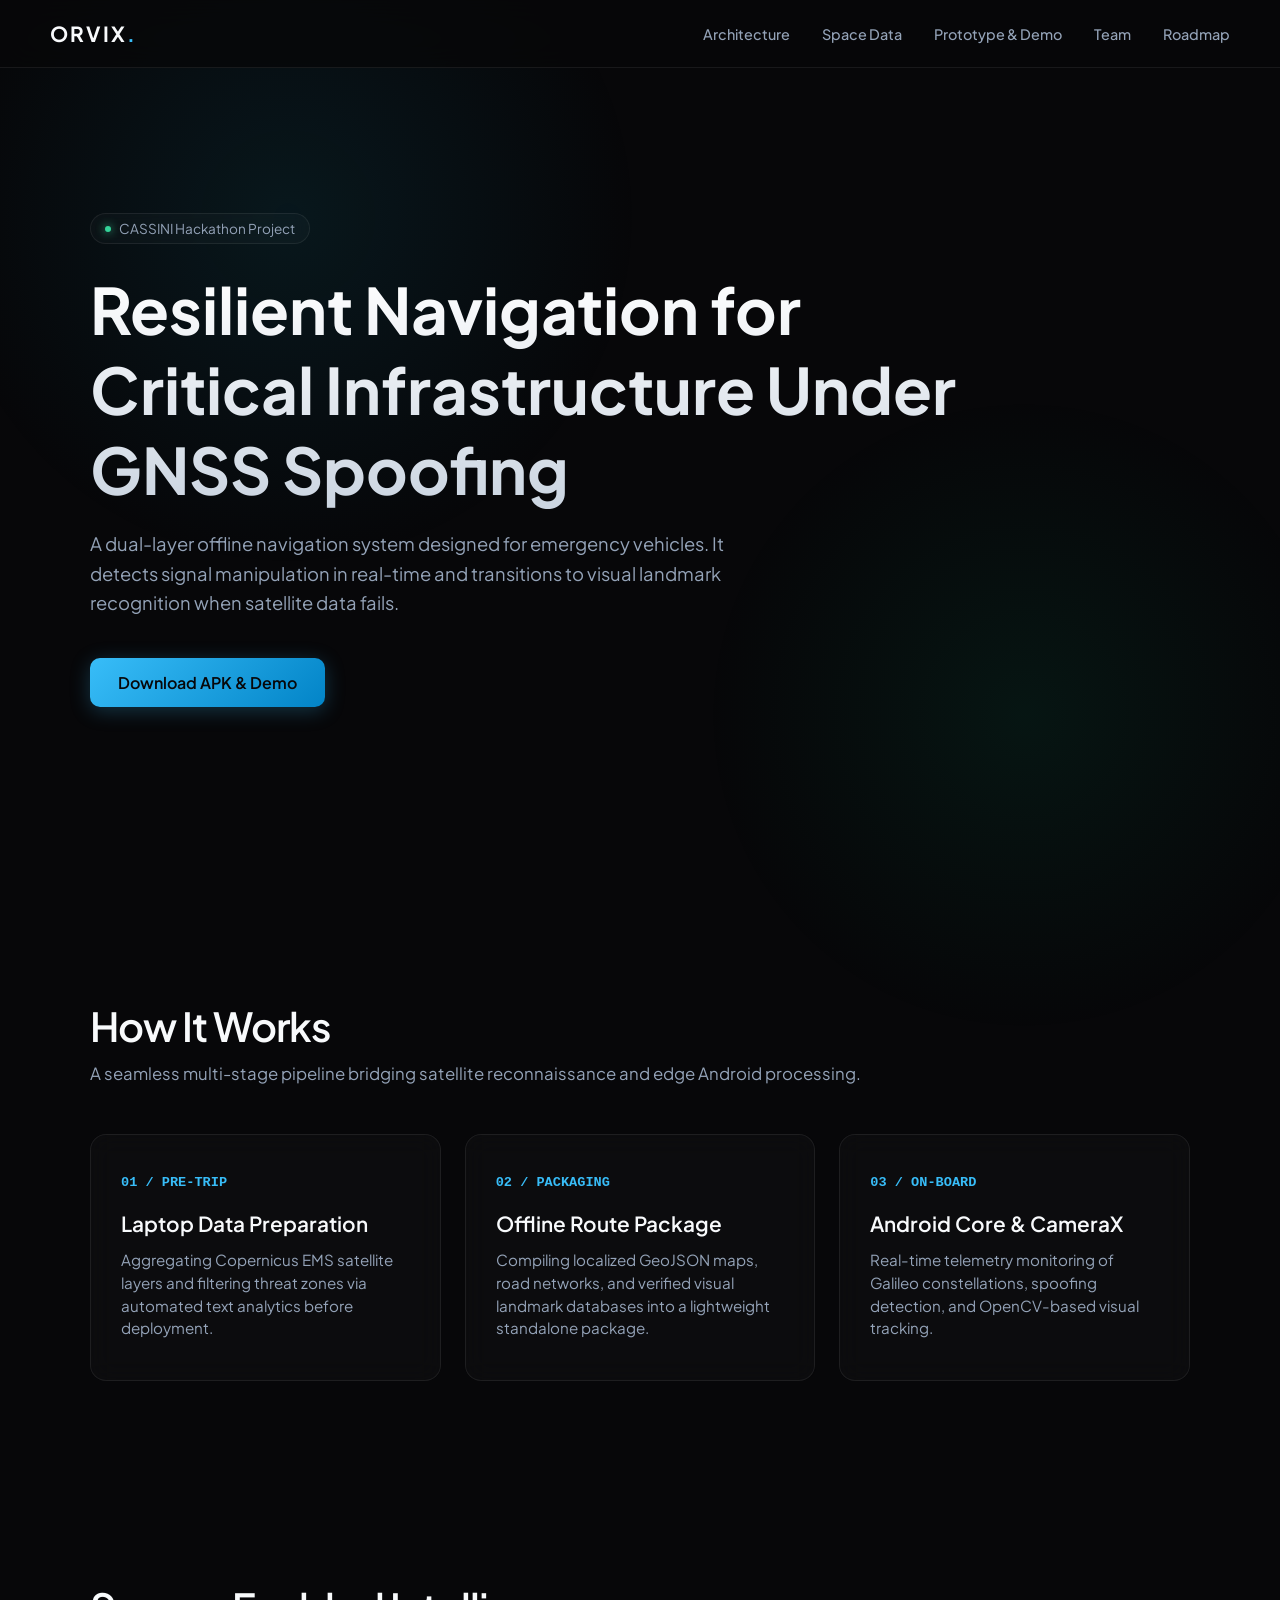
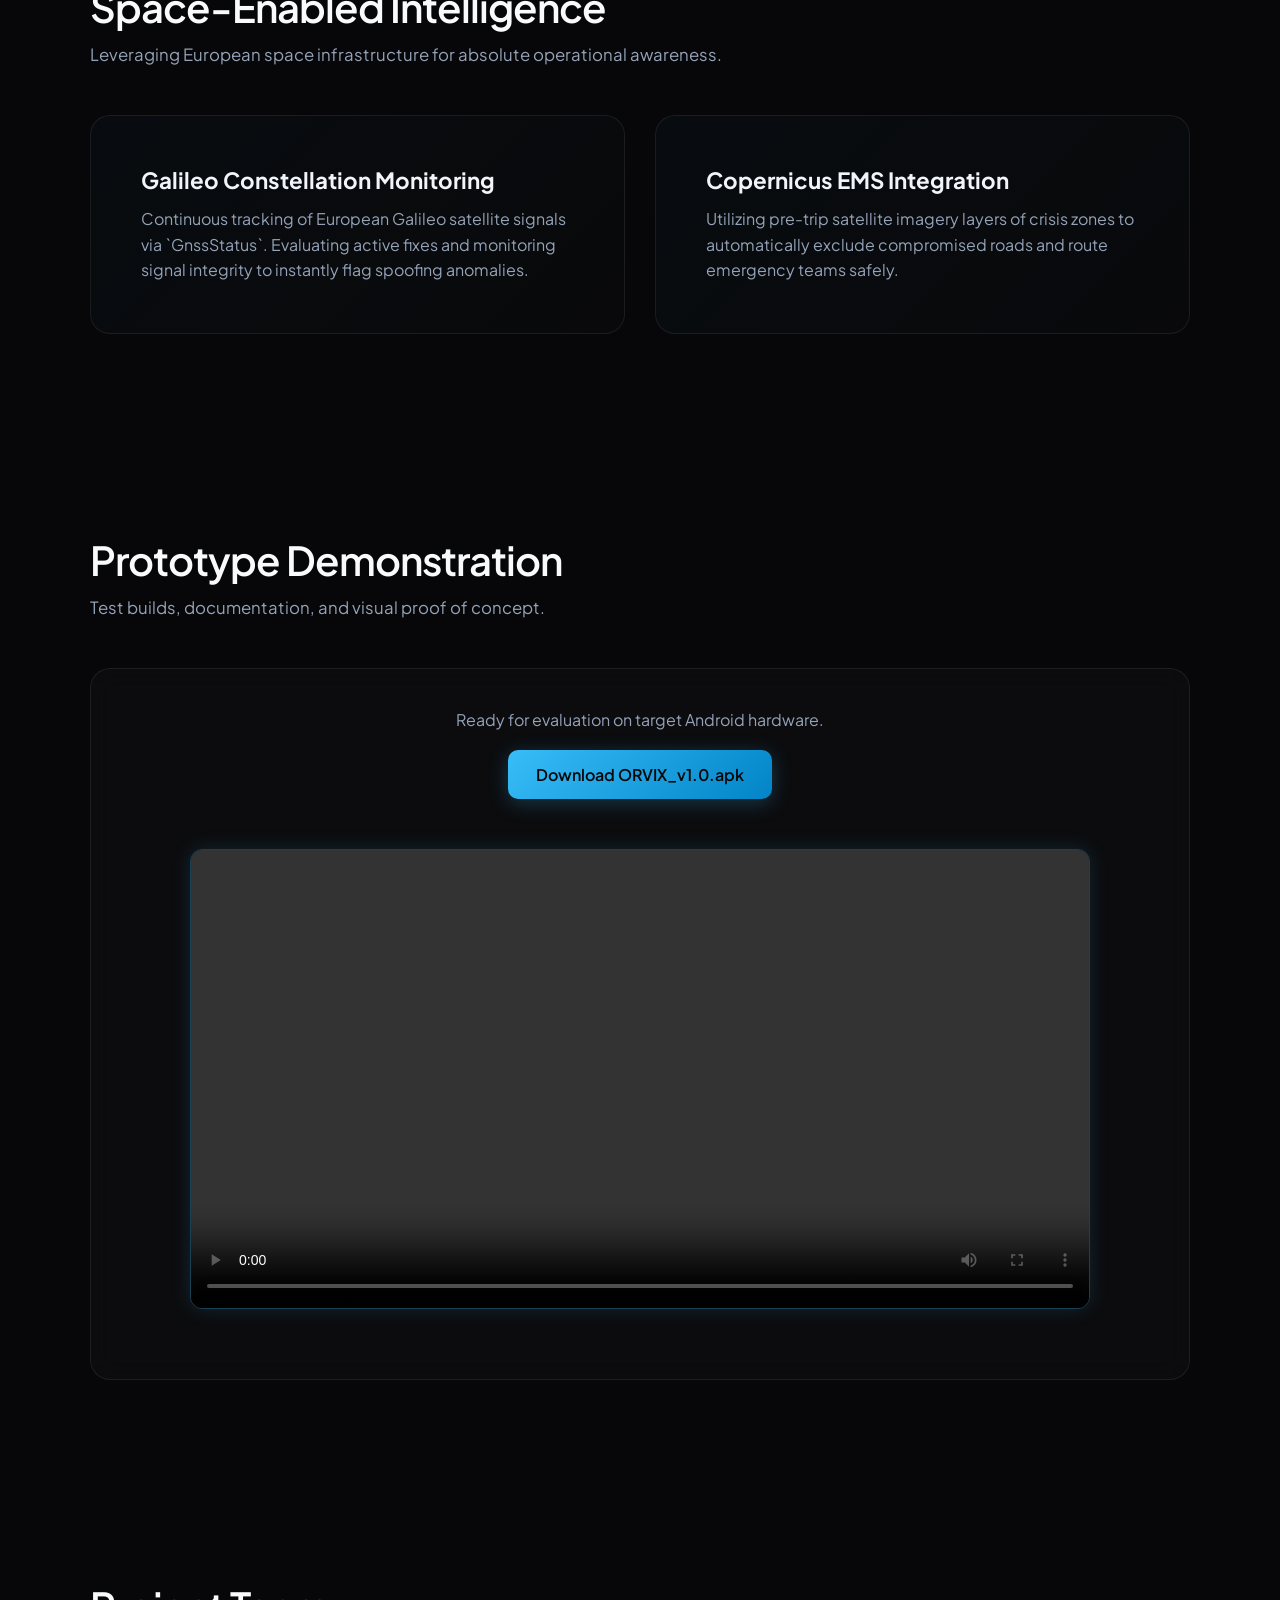
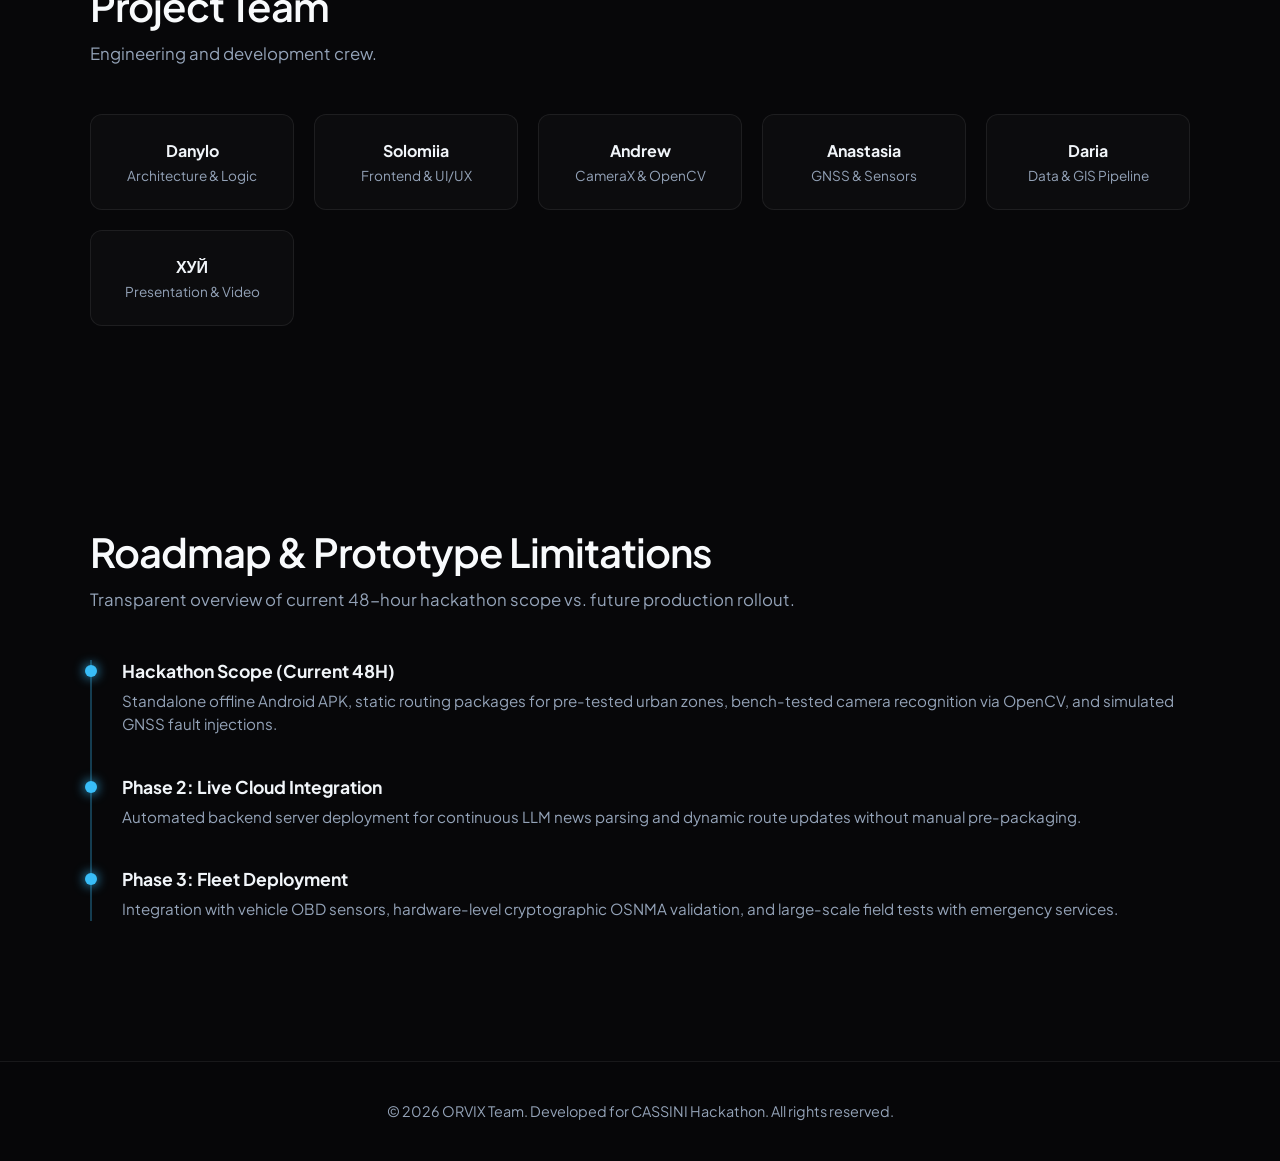
==== commit 69691558: "Fix HTML encoding issues in index.html" ====
--- a/index.html
+++ b/index.html
@@ -89,7 +89,7 @@
             <a href="#" class="btn-primary" style="margin-bottom: 20px;">Download ORVIX_v1.0.apk</a>
         
             <div class="video-container">
-                <video controls autoplay muted playsinline width="100%" height="100%">
+                <video controls autoplay playsinline width="100%" height="100%">
                     <source src="rickroll.mp4" type="video/mp4">
                     Ваш браузер не підтримує відео.
                 </video>
